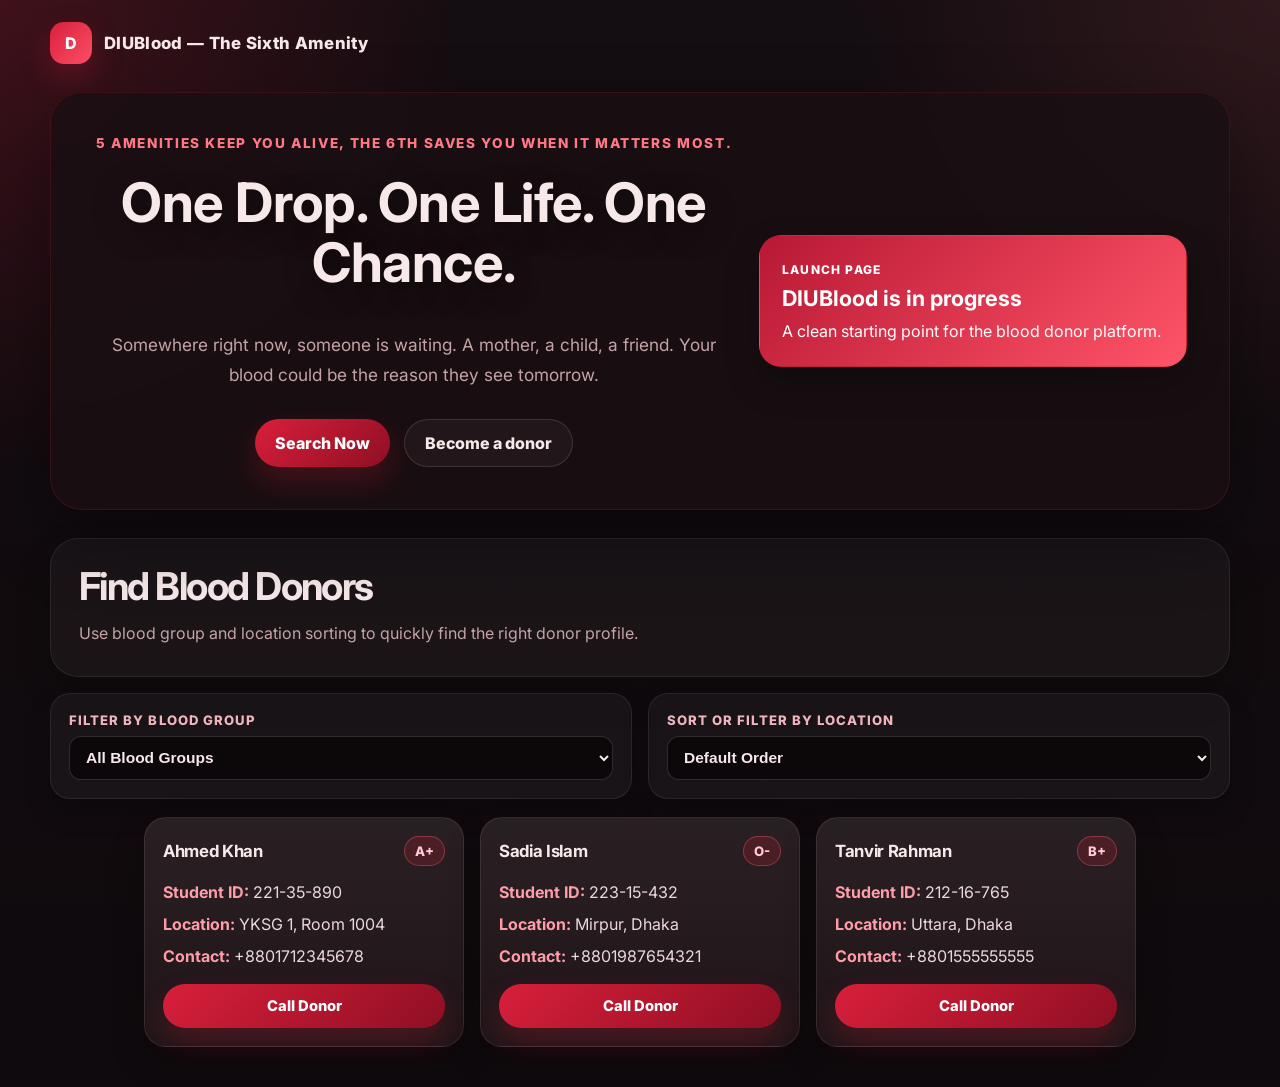
==== index.html @ 0eb6a25a "Updated files location" ====
<!DOCTYPE html>
<html lang="en">
    <head>
        <meta charset="UTF-8" />
        <meta name="viewport" content="width=device-width, initial-scale=1.0" />
        <meta
            name="description"
            content="DIUBlood helps people find nearby blood donors fast with a simple, friendly, and urgent-first landing page."
        />
        <title>DIUBlood</title>
        <link rel="preconnect" href="https://fonts.googleapis.com" />
        <link rel="preconnect" href="https://fonts.gstatic.com" crossorigin />
        <link href="https://fonts.googleapis.com/css2?family=Inter:wght@400;600;700;800&display=swap" rel="stylesheet" />
        <link rel="icon" type="image/png" href="favicon.png" />
        <link rel="stylesheet" href="style.css" />
    </head>
    <body>
        <div class="page-shell">
            <header class="topbar">
                <a class="brand" href="#home" aria-label="DIUBlood home">
                    <span class="brand-mark">D</span>
                    <span class="brand-text">DIUBlood — The Sixth Amenity</span>
                </a>
            </header>

            <main id="home">
                <section class="hero">
                    <div class="hero-copy">
                        <p class="eyebrow">5 Amenities Keep You Alive, The 6th Saves You When It Matters Most.</p>
                        <h1>One Drop. One Life. One Chance.</h1>
                        <p class="lead">Somewhere right now, someone is waiting. A mother, a child, a friend. Your blood could be the reason they see tomorrow.</p>
                        <div class="hero-actions">
                            <a class="button button-primary" href="#search">Search Now</a>
                            <a class="button button-secondary" href="https://clubs.daffodilvarsity.edu.bd/club/bdc">Become a donor</a>
                        </div>
                    </div>

                    <aside class="hero-panel" aria-label="Quick intro card">
                        <div class="panel-card panel-highlight">
                            <span class="panel-label">Launch page</span>
                            <h2>DIUBlood is in progress</h2>
                            <p>A clean starting point for the blood donor platform.</p>
                        </div>
                    </aside>
                </section>

                <!-- Search and Filter Section -->
                <section id="search" class="search-section">
                    <div class="section-heading search-heading">
                        <h2>Find Blood Donors</h2>
                        <p class="section-copy">Use blood group and location sorting to quickly find the right donor profile.</p>
                    </div>

                    <div class="search-controls">
                        <!-- Filter dropdown by Blood Group -->
                        <div class="control-group">
                            <label for="bloodFilter">Filter by Blood Group</label>
                            <select id="bloodFilter" onchange="filterAndSortDonors()">
                                <option value="All">All Blood Groups</option>
                                <option value="A+">A+</option>
                                <option value="A-">A-</option>
                                <option value="B+">B+</option>
                                <option value="B-">B-</option>
                                <option value="O+">O+</option>
                                <option value="O-">O-</option>
                                <option value="AB+">AB+</option>
                                <option value="AB-">AB-</option>
                            </select>
                        </div>

                        <!-- Sort dropdown by Location -->
                        <div class="control-group">
                            <label for="locationSort">Sort or Filter by Location</label>
                            <select id="locationSort" onchange="filterAndSortDonors()">
                                <option value="None">Default Order</option>
                                <option value="ASC">Address (A to Z)</option>
                                <option value="DESC">Address (Z to A)</option>
                                <option value="YKSG1">YKSG 1</option>
                                <option value="YKSG2">YKSG 2</option>
                                <option value="YKSG3">YKSG 3</option>
                                <option value="RASG1">RASG 1</option>
                                <option value="RASG2">RASG 2</option>
                            </select>
                        </div>
                    </div>

                    <!-- Container where the donor cards will dynamically generate from app.js -->
                    <div id="donorGrid" class="donor-grid" aria-live="polite">
                        <p class="status-message">Loading donor records...</p>
                    </div>
                </section>
            </main>
        </div>

        <!-- Link to your external JavaScript engine -->
        <script src="app.js"></script>
    </body>
</html>
---- style.css ----
* {
	box-sizing: border-box;
}

:root {
	color-scheme: light;
	--bg: #0f0a0d;
	--surface: rgba(26, 15, 19, 0.88);
	--surface-strong: #1b1014;
	--text: #f7e9ea;
	--muted: #c4a3a7;
	--primary: #d91f3b;
	--primary-dark: #8f0f23;
	--accent: #ff6b72;
	--line: rgba(217, 31, 59, 0.18);
	--shadow: 0 28px 70px rgba(0, 0, 0, 0.38);
}

html {
	scroll-behavior: smooth;
}

body {
	margin: 0;
	min-height: 100vh;
	font-family: "Inter", system-ui, -apple-system, "Segoe UI", Roboto, "Helvetica Neue", Arial, sans-serif;
	color: var(--text);
	background:
		radial-gradient(circle at top left, rgba(217, 31, 59, 0.22), transparent 28%),
		radial-gradient(circle at top right, rgba(255, 107, 114, 0.12), transparent 26%),
		linear-gradient(180deg, #140d11 0%, var(--bg) 100%);
}

body::before {
	content: "";
	position: fixed;
	inset: 0;
	pointer-events: none;
	background-image: linear-gradient(rgba(255, 255, 255, 0.03) 1px, transparent 1px),
		linear-gradient(90deg, rgba(255, 255, 255, 0.03) 1px, transparent 1px);
	background-size: 42px 42px;
	mask-image: linear-gradient(180deg, rgba(0, 0, 0, 0.3), transparent 85%);
}

a {
	color: inherit;
	text-decoration: none;
}

.page-shell {
	width: min(1180px, calc(100% - 32px));
	margin: 0 auto;
	padding: 22px 0 40px;
}

.topbar {
	display: flex;
	align-items: center;
	justify-content: space-between;
	gap: 16px;
	margin-bottom: 28px;
}

.brand {
	display: inline-flex;
	align-items: center;
	gap: 12px;
	font-weight: 800;
	letter-spacing: 0.02em;
}

.brand-mark {
	display: grid;
	place-items: center;
	width: 42px;
	height: 42px;
	border-radius: 14px;
	color: #fff;
	background: linear-gradient(135deg, var(--primary), #ff4f67);
	box-shadow: 0 14px 30px rgba(217, 31, 59, 0.28);
}

.brand-text {
	font-size: 1.05rem;
}

.topnav {
	display: flex;
	align-items: center;
	gap: 22px;
	color: #d8bcc0;
}

.topnav a {
	transition: color 160ms ease;
}

.topnav a:hover,
.topnav a:focus-visible {
	color: var(--primary);
}

.hero {
	display: grid;
	grid-template-columns: minmax(0, 1.2fr) minmax(300px, 0.8fr);
	gap: 24px;
	align-items: center;
	padding: 42px;
	border: 1px solid rgba(217, 31, 59, 0.18);
	border-radius: 32px;
	background: var(--surface);
	backdrop-filter: blur(14px);
	box-shadow: var(--shadow);
}

.eyebrow {
	margin: 0 0 14px;
	font-size: 0.85rem;
	font-weight: 800;
	letter-spacing: 0.12em;
	text-transform: uppercase;
	color: #ff7884;
}

.hero h1,
.section-heading h2,
.contact-band h2 {
	margin: 0;
	line-height: 1.02;
	letter-spacing: -0.04em;
}

.hero-copy {
	display: flex;
	flex-direction: column;
	align-items: center;
	text-align: center;
}

.hero h1 {
	/* Redesigned: slightly smaller, balanced, and readable for a long line */
	max-width: 34ch;
	font-size: clamp(2rem, 4.5vw, 3.4rem);
	line-height: 1.12;
	font-weight: 700;
	letter-spacing: -0.01em;
	margin: 0.12em 0 0.35em;
	text-shadow: 0 8px 30px rgba(0, 0, 0, 0.45);
}

.lead,
.section-copy,
.feature-card p,
.panel-card p,
.donor-card li,
.stats span {
	color: var(--muted);
}

.lead {
	max-width: 60ch;
	margin: 18px 0 0;
	font-size: 1.08rem;
	line-height: 1.7;
}

.hero-actions {
	display: flex;
	flex-wrap: wrap;
	gap: 14px;
	margin-top: 30px;
}

.button {
	display: inline-flex;
	align-items: center;
	justify-content: center;
	min-height: 48px;
	padding: 0 20px;
	border-radius: 999px;
	font-weight: 800;
	transition: transform 180ms ease, box-shadow 180ms ease, background-color 180ms ease;
}

.button:hover,
.button:focus-visible {
	transform: translateY(-1px);
}

.button-primary {
	color: #fff;
	background: linear-gradient(135deg, var(--primary), var(--primary-dark));
	box-shadow: 0 14px 30px rgba(217, 31, 59, 0.24);
}

.button-secondary {
	color: var(--text);
	background: rgba(255, 255, 255, 0.04);
	border: 1px solid rgba(255, 255, 255, 0.12);
}

.hero-points {
	display: flex;
	flex-wrap: wrap;
	gap: 12px;
	padding: 0;
	margin: 24px 0 0;
	list-style: none;
}

.hero-points li {
	padding: 10px 14px;
	border-radius: 999px;
	background: rgba(255, 255, 255, 0.04);
	border: 1px solid rgba(255, 255, 255, 0.08);
	color: #f0dede;
	font-weight: 700;
}

.hero-panel {
	display: grid;
	gap: 14px;
}

.panel-card {
	padding: 22px;
	border-radius: 22px;
	background: var(--surface-strong);
	border: 1px solid rgba(217, 31, 59, 0.12);
	box-shadow: 0 16px 34px rgba(0, 0, 0, 0.28);
}

.panel-highlight {
	color: #fff;
	background: linear-gradient(135deg, #b81834, #ff5468);
}

.panel-label,
.feature-step {
	display: inline-block;
	margin-bottom: 8px;
	font-size: 0.75rem;
	font-weight: 800;
	letter-spacing: 0.1em;
	text-transform: uppercase;
}

.panel-highlight .panel-label,
.panel-highlight p,
.panel-highlight h2 {
	color: inherit;
}

.panel-card h2,
.panel-card strong {
	display: block;
	margin: 0;
	font-size: 1.35rem;
}

.panel-card p {
	margin: 8px 0 0;
	line-height: 1.6;
}

.stats,
.content-grid,
.split-section,
.contact-band {
	margin-top: 24px;
}

.stats {
	display: grid;
	grid-template-columns: repeat(3, minmax(0, 1fr));
	gap: 16px;
}

.stats div {
	padding: 22px;
	border-radius: 22px;
	background: rgba(255, 255, 255, 0.04);
	border: 1px solid rgba(255, 255, 255, 0.08);
	box-shadow: 0 10px 26px rgba(0, 0, 0, 0.22);
}

.stats strong {
	display: block;
	margin-bottom: 8px;
	font-size: 2rem;
	color: #fff;
}

.content-grid,
.split-section {
	display: grid;
	grid-template-columns: minmax(0, 0.95fr) minmax(0, 1.05fr);
	gap: 24px;
	align-items: start;
}

.section-heading,
.donor-card,
.feature-card,
.contact-band {
	border-radius: 28px;
	border: 1px solid rgba(255, 255, 255, 0.08);
	background: rgba(255, 255, 255, 0.04);
	box-shadow: 0 16px 34px rgba(0, 0, 0, 0.24);
}

.section-heading {
	padding: 28px;
}

.section-heading h2,
.contact-band h2 {
	font-size: clamp(2rem, 4vw, 3.2rem);
}

.section-copy {
	margin: 14px 0 0;
	line-height: 1.7;
}

.feature-list {
	display: grid;
	gap: 16px;
}

.feature-card {
	padding: 24px;
}

.feature-card h3,
.donor-card h3 {
	margin: 0;
	font-size: 1.25rem;
}

.feature-card p {
	margin: 12px 0 0;
	line-height: 1.7;
}

.feature-step {
	color: #ff7a85;
}

.donor-card {
	padding: 28px;
}

.donor-card ul {
	margin: 18px 0 24px;
	padding-left: 20px;
}

.donor-card li::marker {
	color: #ff7a85;
}

.donor-card li + li {
	margin-top: 12px;
}

.contact-band {
	display: flex;
	align-items: center;
	justify-content: space-between;
	gap: 20px;
	padding: 28px;
}

.search-section {
	margin-top: 28px;
}

.search-heading h2 {
	font-size: clamp(1.6rem, 3vw, 2.4rem);
}

.search-controls {
	display: grid;
	grid-template-columns: repeat(2, minmax(0, 1fr));
	gap: 16px;
	margin-top: 16px;
}

.control-group {
	padding: 18px;
	border-radius: 20px;
	background: rgba(255, 255, 255, 0.04);
	border: 1px solid rgba(255, 255, 255, 0.08);
	box-shadow: 0 12px 26px rgba(0, 0, 0, 0.22);
}

.control-group label {
	display: block;
	margin-bottom: 8px;
	font-size: 0.82rem;
	font-weight: 800;
	letter-spacing: 0.08em;
	text-transform: uppercase;
	color: #f0b5bc;
}

.control-group select {
	width: 100%;
	min-height: 44px;
	padding: 0 12px;
	border-radius: 12px;
	border: 1px solid rgba(255, 255, 255, 0.14);
	background: rgba(12, 7, 9, 0.9);
	color: var(--text);
	font-size: 0.97rem;
	font-weight: 600;
	outline: none;
	transition: border-color 140ms ease, box-shadow 140ms ease;
}

.control-group select:focus {
	border-color: rgba(255, 107, 114, 0.75);
	box-shadow: 0 0 0 3px rgba(255, 107, 114, 0.2);
}

.donor-grid {
	display: grid;
	grid-template-columns: repeat(3, minmax(0, 320px));
	justify-content: center;
	gap: 16px;
	margin-top: 18px;
}

.status-message {
	margin: 8px 0 0;
	padding: 22px;
	text-align: center;
	border-radius: 18px;
	border: 1px dashed rgba(255, 255, 255, 0.2);
	color: #ffb3ba;
	background: rgba(255, 255, 255, 0.02);
}

.donor-record-card {
	display: flex;
	flex-direction: column;
	gap: 14px;
	width: 100%;
	max-width: 320px;
	min-height: 230px;
	padding: 18px;
	border-radius: 22px;
	border: 1px solid rgba(255, 255, 255, 0.09);
	background:
		linear-gradient(180deg, rgba(255, 255, 255, 0.08), rgba(255, 255, 255, 0.03)),
		rgba(26, 15, 19, 0.86);
	box-shadow: 0 15px 32px rgba(0, 0, 0, 0.25);
	animation: card-rise 380ms ease both;
	animation-delay: calc(var(--card-index, 0) * 32ms);
}

.donor-record-header {
	display: flex;
	align-items: center;
	justify-content: space-between;
	gap: 10px;
}

.donor-record-header h3 {
	margin: 0;
	font-size: 1.05rem;
	letter-spacing: -0.02em;
}

.blood-pill {
	display: inline-flex;
	align-items: center;
	justify-content: center;
	padding: 6px 10px;
	border-radius: 999px;
	font-size: 0.82rem;
	font-weight: 800;
	background: rgba(217, 31, 59, 0.2);
	color: #ffcad0;
	border: 1px solid rgba(255, 107, 114, 0.35);
}

.donor-record-meta {
	display: grid;
	gap: 8px;
}

.donor-record-meta p {
	margin: 0;
	line-height: 1.5;
	color: #ecd8db;
}

.donor-record-meta strong {
	color: #ff9ca7;
}

.donor-call {
	width: 100%;
	margin-top: auto;
	min-height: 44px;
	font-size: 0.92rem;
}

.donor-call-disabled {
	opacity: 0.72;
	cursor: not-allowed;
}

@keyframes card-rise {
	from {
		opacity: 0;
		transform: translateY(12px);
	}
	to {
		opacity: 1;
		transform: translateY(0);
	}
}

@media (max-width: 960px) {
	.hero,
	.content-grid,
	.split-section,
	.contact-band {
		grid-template-columns: 1fr;
	}

	.search-controls {
		grid-template-columns: 1fr;
	}

	.donor-grid {
		grid-template-columns: repeat(2, minmax(0, 320px));
	}

	.hero {
		padding: 28px;
	}

	.stats {
		grid-template-columns: 1fr;
	}
}

@media (max-width: 720px) {
	.page-shell {
		width: min(100% - 20px, 1180px);
		padding-top: 12px;
	}

	.topbar,
	.contact-band {
		flex-direction: column;
		align-items: flex-start;
	}

	.topnav {
		gap: 14px;
		flex-wrap: wrap;
	}

	.hero h1 {
		max-width: none;
	}

	.donor-grid {
		grid-template-columns: minmax(0, 320px);
	}
}
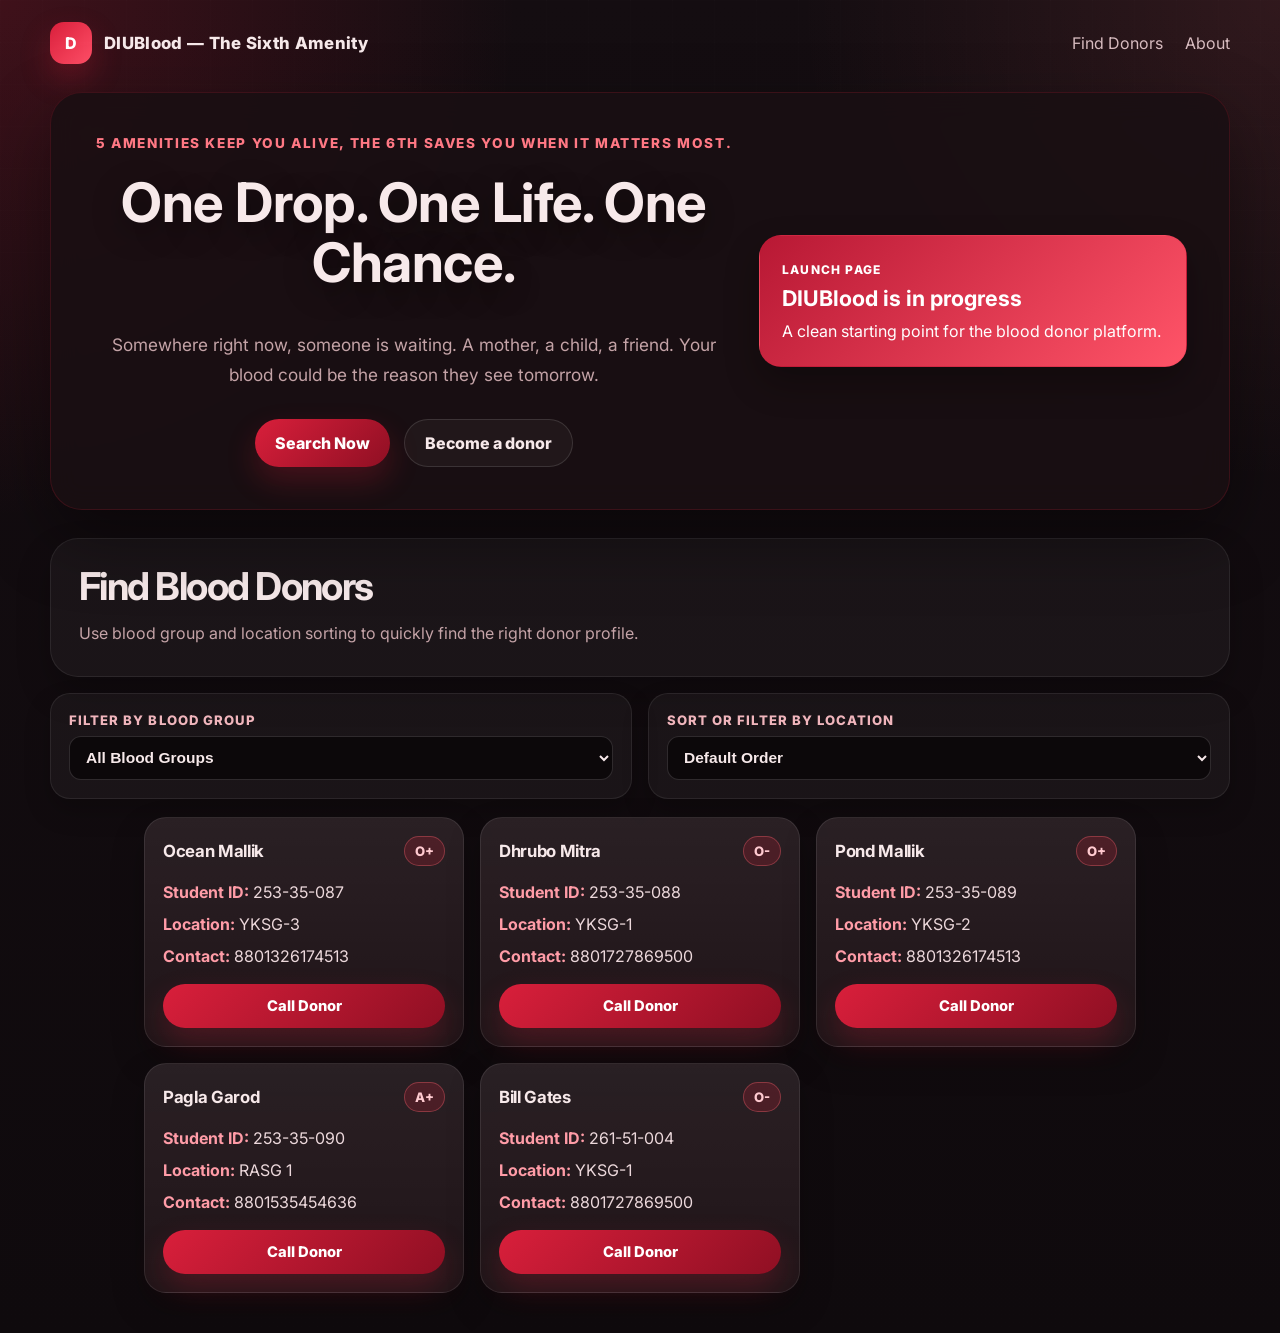
==== commit 0c86f13e: "Added About page" ====
--- a/index.html
+++ b/index.html
@@ -21,6 +21,10 @@
                     <span class="brand-mark">D</span>
                     <span class="brand-text">DIUBlood — The Sixth Amenity</span>
                 </a>
+                <nav class="topnav" aria-label="Primary navigation">
+                    <a href="#search">Find Donors</a>
+                    <a href="about.html">About</a>
+                </nav>
             </header>
 
             <main id="home">
--- a/style.css
+++ b/style.css
@@ -263,11 +263,37 @@
 	line-height: 1.6;
 }
 
+.profile-spot {
+	display: flex;
+	align-items: center;
+	gap: 14px;
+	margin-top: 4px;
+}
+
+.profile-avatar {
+	width: 62px;
+	height: 62px;
+	border-radius: 18px;
+	object-fit: cover;
+	border: 1px solid rgba(255, 255, 255, 0.16);
+	box-shadow: 0 10px 24px rgba(0, 0, 0, 0.25);
+}
+
 .stats,
 .content-grid,
 .split-section,
 .contact-band {
 	margin-top: 24px;
+}
+
+.club-band {
+	display: flex;
+	justify-content: center;
+	margin-top: 24px;
+}
+
+.club-band .donor-card {
+	width: min(760px, 100%);
 }
 
 .stats {
@@ -566,6 +592,10 @@
 		flex-wrap: wrap;
 	}
 
+	.profile-spot {
+		align-items: flex-start;
+	}
+
 	.hero h1 {
 		max-width: none;
 	}
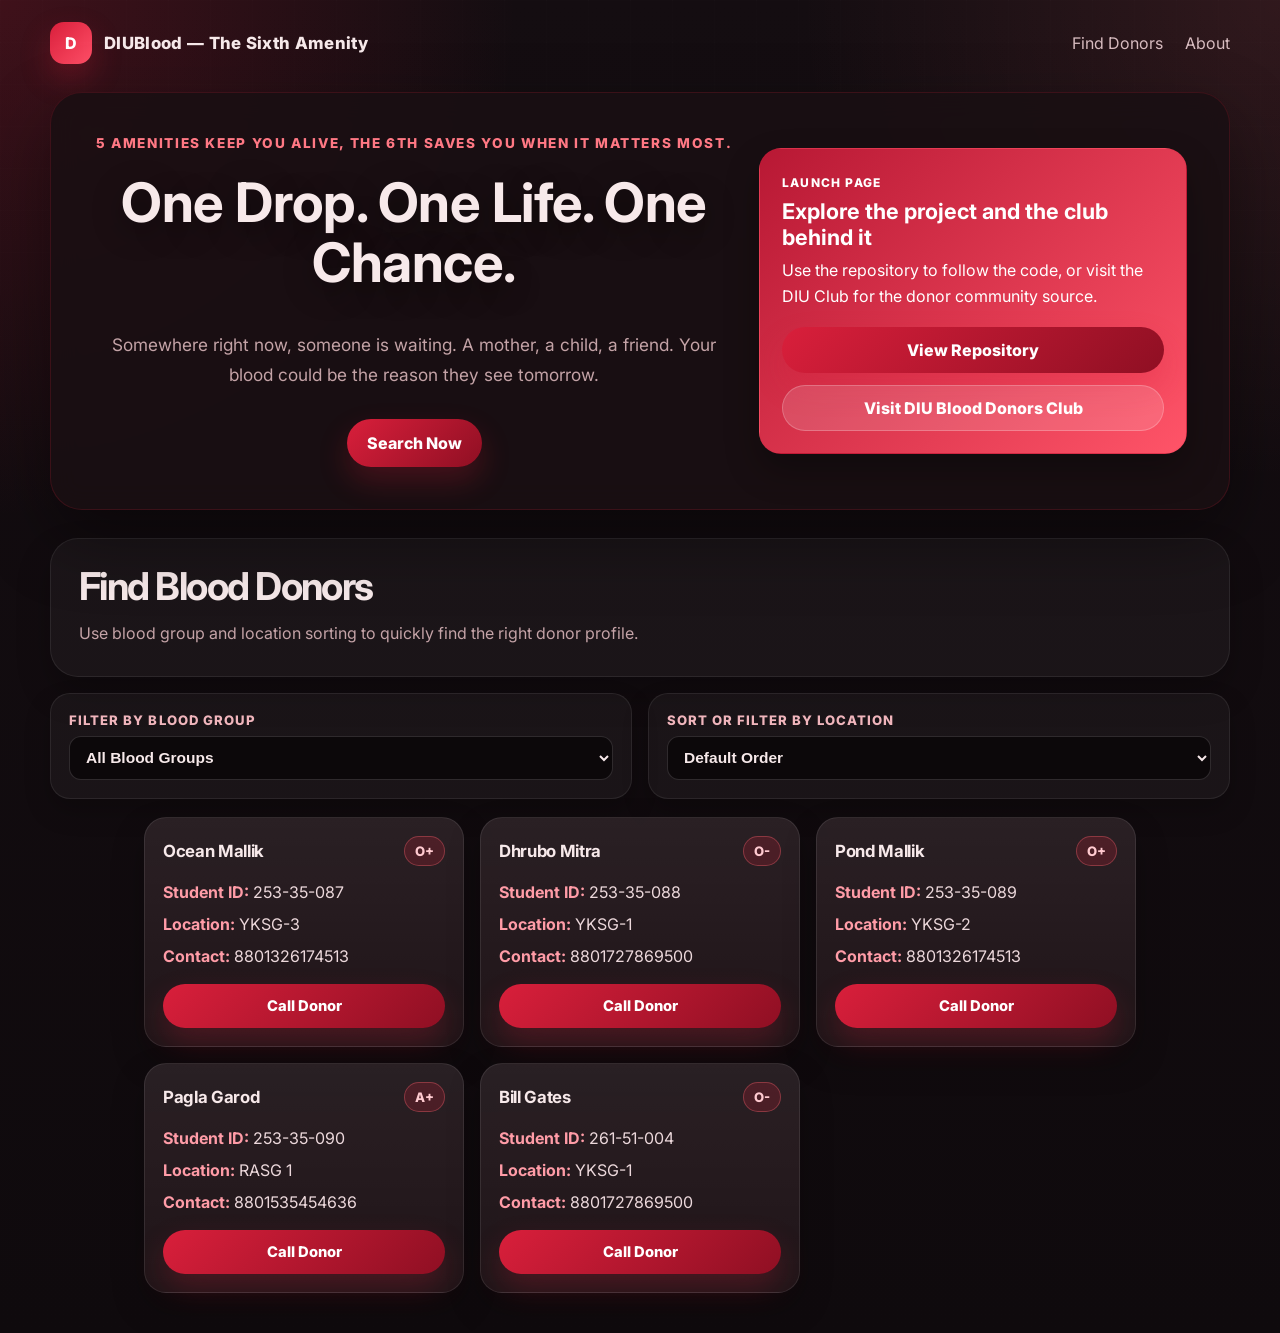
==== commit 04791ab1: "Made really goood changes" ====
--- a/index.html
+++ b/index.html
@@ -35,15 +35,18 @@
                         <p class="lead">Somewhere right now, someone is waiting. A mother, a child, a friend. Your blood could be the reason they see tomorrow.</p>
                         <div class="hero-actions">
                             <a class="button button-primary" href="#search">Search Now</a>
-                            <a class="button button-secondary" href="https://clubs.daffodilvarsity.edu.bd/club/bdc">Become a donor</a>
                         </div>
                     </div>
 
                     <aside class="hero-panel" aria-label="Quick intro card">
                         <div class="panel-card panel-highlight">
                             <span class="panel-label">Launch page</span>
-                            <h2>DIUBlood is in progress</h2>
-                            <p>A clean starting point for the blood donor platform.</p>
+                            <h2>Explore the project and the club behind it</h2>
+                            <p>Use the repository to follow the code, or visit the DIU Club for the donor community source.</p>
+                            <div class="panel-actions">
+                                <a class="button button-primary panel-button" href="https://github.com/oceanmallik/OneDropOneLife" target="_blank" rel="noreferrer">View Repository</a>
+                                <a class="button button-secondary panel-button" href="https://clubs.daffodilvarsity.edu.bd/club/bdc" target="_blank" rel="noreferrer">Visit DIU Blood Donors Club</a>
+                            </div>
                         </div>
                     </aside>
                 </section>
--- a/style.css
+++ b/style.css
@@ -197,6 +197,24 @@
 	color: var(--text);
 	background: rgba(255, 255, 255, 0.04);
 	border: 1px solid rgba(255, 255, 255, 0.12);
+}
+
+.panel-actions {
+	display: grid;
+	gap: 12px;
+	margin-top: 18px;
+}
+
+.panel-button {
+	width: 100%;
+	min-height: 46px;
+	padding-inline: 18px;
+}
+
+.panel-highlight .button-secondary {
+	background: rgba(255, 255, 255, 0.14);
+	border-color: rgba(255, 255, 255, 0.22);
+	color: #fff;
 }
 
 .hero-points {
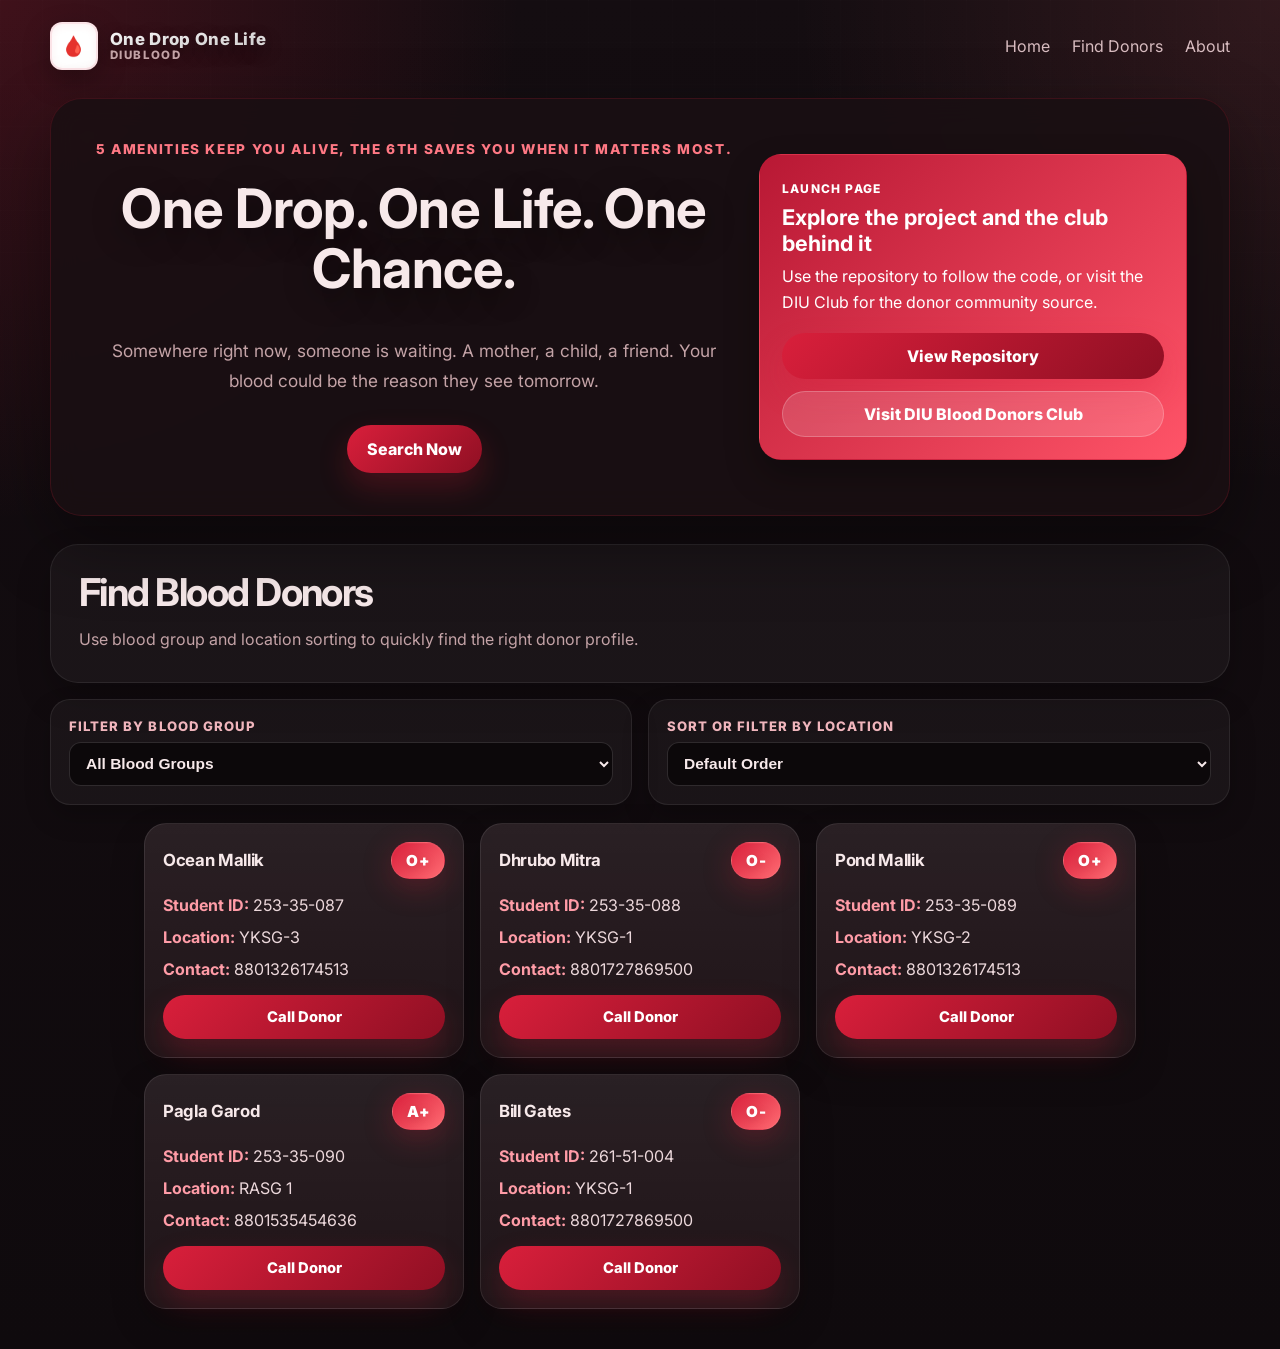
==== commit 2bc83840: "Refactor About page title and branding for consistency" ====
--- a/index.html
+++ b/index.html
@@ -7,7 +7,7 @@
             name="description"
             content="DIUBlood helps people find nearby blood donors fast with a simple, friendly, and urgent-first landing page."
         />
-        <title>DIUBlood</title>
+        <title>One Drop One Life — DIUBlood</title>
         <link rel="preconnect" href="https://fonts.googleapis.com" />
         <link rel="preconnect" href="https://fonts.gstatic.com" crossorigin />
         <link href="https://fonts.googleapis.com/css2?family=Inter:wght@400;600;700;800&display=swap" rel="stylesheet" />
@@ -17,11 +17,15 @@
     <body>
         <div class="page-shell">
             <header class="topbar">
-                <a class="brand" href="#home" aria-label="DIUBlood home">
-                    <span class="brand-mark">D</span>
-                    <span class="brand-text">DIUBlood — The Sixth Amenity</span>
+                <a class="brand" href="#home" aria-label="One Drop One Life home">
+                    <span class="brand-mark" aria-hidden="true">🩸</span>
+                    <div class="brand-text">
+                        <span class="brand-main">One Drop One Life</span>
+                        <span class="brand-sub">DIUBlood</span>
+                    </div>
                 </a>
                 <nav class="topnav" aria-label="Primary navigation">
+                    <a href="/">Home</a>
                     <a href="#search">Find Donors</a>
                     <a href="about.html">About</a>
                 </nav>
--- a/style.css
+++ b/style.css
@@ -72,16 +72,38 @@
 .brand-mark {
 	display: grid;
 	place-items: center;
-	width: 42px;
-	height: 42px;
-	border-radius: 14px;
-	color: #fff;
-	background: linear-gradient(135deg, var(--primary), #ff4f67);
-	box-shadow: 0 14px 30px rgba(217, 31, 59, 0.28);
+	width: 48px;
+	height: 48px;
+	border-radius: 12px;
+	font-size: 1.25rem;
+	color: var(--primary-dark);
+	background: #ffffff;
+	border: 2px solid rgba(217, 31, 59, 0.12);
+	box-shadow: 0 10px 28px rgba(0, 0, 0, 0.28), 0 2px 8px rgba(217, 31, 59, 0.06) inset;
 }
 
 .brand-text {
+	display: flex;
+	flex-direction: column;
+	line-height: 1;
+}
+
+.brand-main {
 	font-size: 1.05rem;
+	font-weight: 800;
+	background: linear-gradient(90deg, #fff, rgba(255,255,255,0.9));
+	-webkit-background-clip: text;
+	background-clip: text;
+	color: transparent;
+	text-shadow: 0 6px 18px rgba(0,0,0,0.45);
+}
+
+.brand-sub {
+	font-size: 0.72rem;
+	color: var(--muted);
+	letter-spacing: 0.12em;
+	text-transform: uppercase;
+	margin-top: 2px;
 }
 
 .topnav {
@@ -521,13 +543,23 @@
 	display: inline-flex;
 	align-items: center;
 	justify-content: center;
-	padding: 6px 10px;
+	padding: 8px 14px;
 	border-radius: 999px;
-	font-size: 0.82rem;
-	font-weight: 800;
-	background: rgba(217, 31, 59, 0.2);
-	color: #ffcad0;
-	border: 1px solid rgba(255, 107, 114, 0.35);
+	font-size: 0.95rem;
+	font-weight: 900;
+	background: linear-gradient(135deg, var(--primary), var(--accent));
+	color: #fff;
+	border: 1px solid rgba(255, 255, 255, 0.06);
+	box-shadow: 0 8px 30px rgba(217, 31, 59, 0.28), inset 0 1px 0 rgba(255,255,255,0.04);
+	letter-spacing: 0.02em;
+	text-shadow: 0 2px 8px rgba(139, 15, 28, 0.28);
+	transition: transform 180ms ease, box-shadow 180ms ease, background-color 180ms ease;
+}
+
+.blood-pill:hover,
+.blood-pill:focus {
+	transform: translateY(-2px) scale(1.02);
+	box-shadow: 0 14px 40px rgba(217, 31, 59, 0.36), inset 0 1px 0 rgba(255,255,255,0.06);
 }
 
 .donor-record-meta {
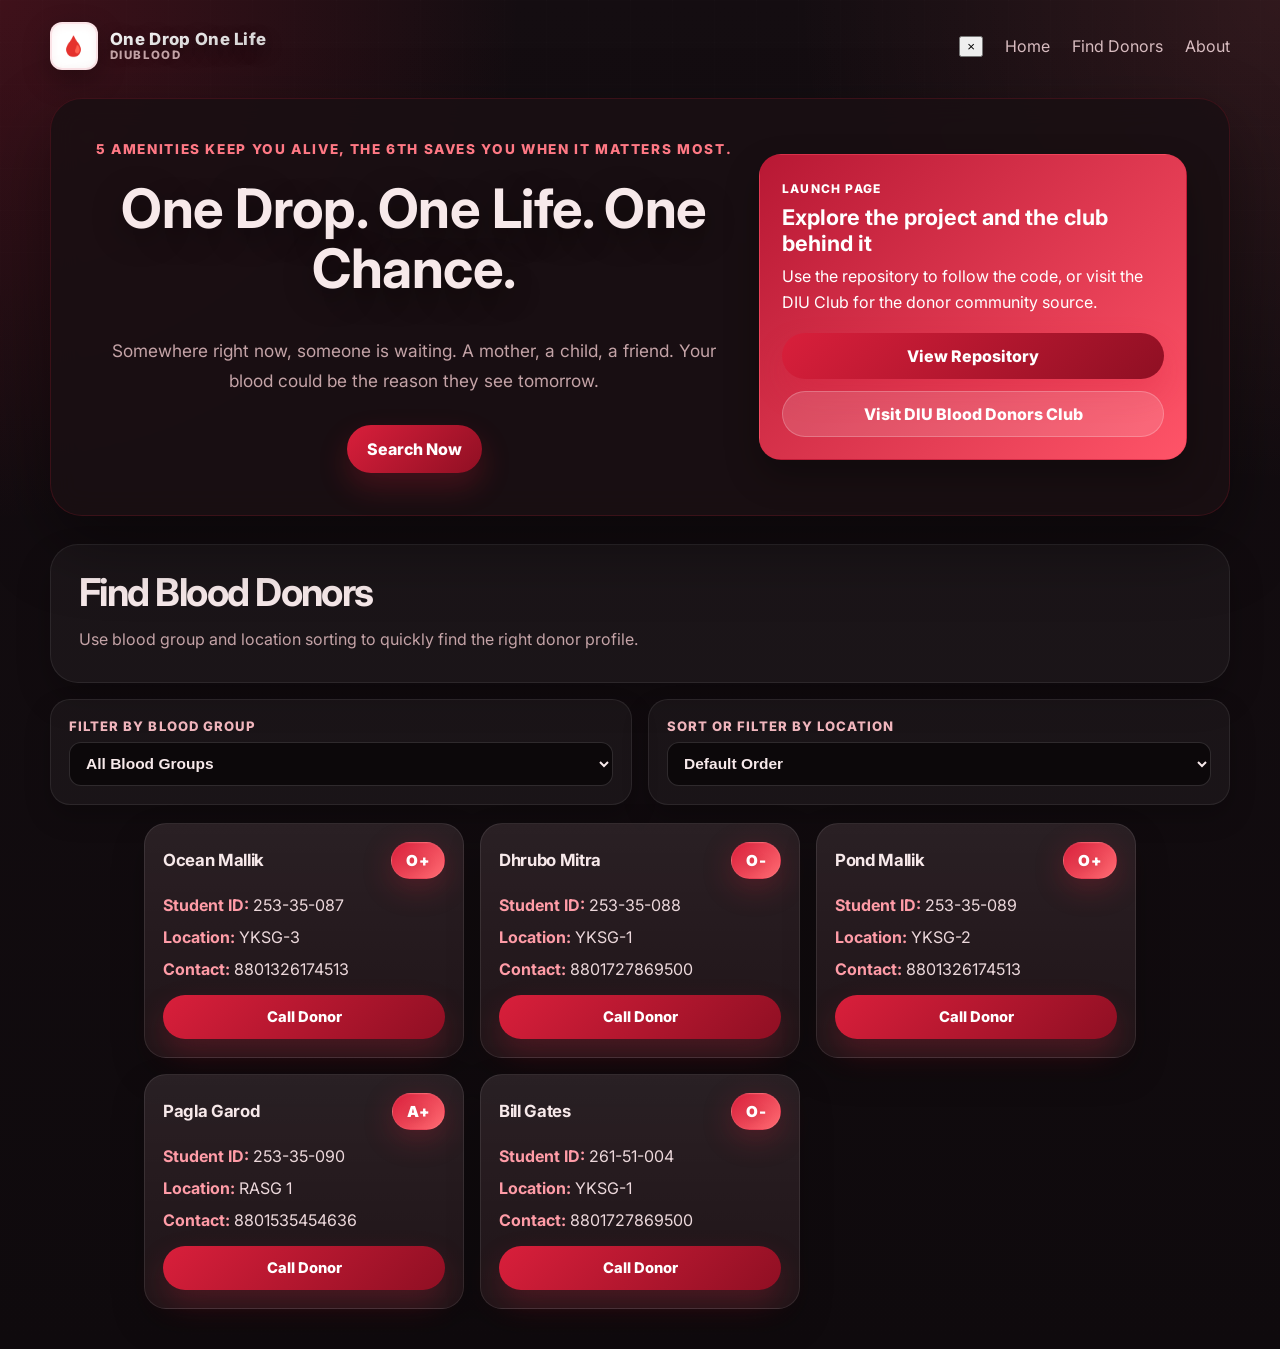
==== commit eaa11de0: "Added mobile view menu" ====
--- a/index.html
+++ b/index.html
@@ -24,12 +24,21 @@
                         <span class="brand-sub">DIUBlood</span>
                     </div>
                 </a>
-                <nav class="topnav" aria-label="Primary navigation">
+                <button class="menu-toggle" aria-expanded="false" aria-controls="primary-navigation" aria-label="Open menu">
+                    <span class="hamburger" aria-hidden="true">
+                        <span></span>
+                        <span></span>
+                        <span></span>
+                    </span>
+                </button>
+                <nav id="primary-navigation" class="topnav" aria-label="Primary navigation">
+                    <button class="drawer-close" aria-label="Close menu">×</button>
                     <a href="/">Home</a>
                     <a href="#search">Find Donors</a>
                     <a href="about.html">About</a>
                 </nav>
             </header>
+            <div id="nav-overlay" class="nav-overlay" aria-hidden="true"></div>
 
             <main id="home">
                 <section class="hero">
--- a/style.css
+++ b/style.css
@@ -111,6 +111,32 @@
 	align-items: center;
 	gap: 22px;
 	color: #d8bcc0;
+}
+
+/* Menu toggle (hamburger) */
+.menu-toggle {
+	display: none;
+	background: transparent;
+	border: none;
+	padding: 6px;
+	margin-left: 8px;
+	cursor: pointer;
+	align-items: center;
+	justify-content: center;
+}
+
+.hamburger {
+	display: inline-block;
+	width: 28px;
+	height: 20px;
+}
+.hamburger span {
+	display: block;
+	height: 2px;
+	background: var(--text);
+	border-radius: 2px;
+	margin: 4px 0;
+	transition: transform 200ms ease, opacity 200ms ease;
 }
 
 .topnav a {
@@ -631,15 +657,87 @@
 		padding-top: 12px;
 	}
 
-	.topbar,
+	/* Keep header on a single row: brand + hamburger on the first line */
+	.topbar {
+		flex-direction: row;
+		align-items: center;
+	}
+
+	/* Stack contact band vertically */
 	.contact-band {
 		flex-direction: column;
 		align-items: flex-start;
 	}
 
+	.menu-toggle { display: inline-flex; }
+
+	/* Off-canvas right-side nav for small screens */
 	.topnav {
-		gap: 14px;
-		flex-wrap: wrap;
+		position: fixed;
+		top: 0;
+		right: 0;
+		height: 100vh;
+		width: min(86vw, 340px);
+		max-width: 340px;
+		background: linear-gradient(180deg, rgba(26,15,19,0.98), rgba(20,12,14,0.98));
+		backdrop-filter: blur(8px);
+		box-shadow: -20px 0 40px rgba(0,0,0,0.6);
+		padding: 72px 18px 18px;
+		display: flex;
+		flex-direction: column;
+		gap: 16px;
+		transform: translateX(100%);
+		transition: transform 260ms cubic-bezier(.2,.9,.2,1);
+		z-index: 1200;
+		align-items: flex-start;
+	}
+
+	.drawer-close {
+		position: absolute;
+		top: 14px;
+		right: 12px;
+		background: transparent;
+		border: none;
+		color: var(--text);
+		font-size: 26px;
+		line-height: 1;
+		padding: 6px 8px;
+		border-radius: 8px;
+		cursor: pointer;
+		z-index: 1250;
+	}
+
+	.drawer-close:focus {
+		outline: 3px solid rgba(217,31,59,0.22);
+		outline-offset: 2px;
+	}
+
+	.topnav a {
+		padding: 12px 6px;
+		width: 100%;
+		display: inline-block;
+		font-weight: 700;
+		color: var(--text);
+	}
+
+	.topnav.open {
+		transform: translateX(0);
+	}
+
+	/* Overlay behind the nav */
+	.nav-overlay {
+		display: none;
+		position: fixed;
+		inset: 0;
+		background: rgba(0,0,0,0.36);
+		opacity: 0;
+		transition: opacity 200ms ease;
+		z-index: 1100;
+	}
+
+	body.nav-open .nav-overlay {
+		display: block;
+		opacity: 1;
 	}
 
 	.profile-spot {
@@ -654,3 +752,63 @@
 		grid-template-columns: minmax(0, 320px);
 	}
 }
+
+/* Mobile-only performance & visual simplifications */
+@media (max-width: 600px) {
+	/* Remove subtle grid overlay to reduce repaints */
+	body::before {
+		display: none;
+	}
+
+	/* Reduce heavy blur/shadow effects that cause jank on low-power devices */
+	.hero,
+	.panel-card,
+	.section-heading,
+	.contact-band,
+	.donor-record-card {
+		backdrop-filter: none !important;
+		-webkit-backdrop-filter: none !important;
+		box-shadow: none !important;
+		border-radius: 14px;
+		background: rgba(26, 15, 19, 0.92);
+		border: 1px solid rgba(255,255,255,0.04);
+	}
+
+	/* Disable entrance animations on list items to prevent frame drops */
+	.donor-record-card {
+		animation: none !important;
+		transform: none !important;
+	}
+
+	/* Soften interactive transforms to avoid expensive compositing */
+	.button:hover,
+	.blood-pill:hover {
+		transform: none !important;
+		box-shadow: none !important;
+	}
+
+	/* Slightly smaller touch targets for mobile layout while keeping accessibility */
+	.brand-mark { width: 44px; height: 44px; }
+	.button { min-height: 44px; }
+
+	/* Reduce heavy radial/linear gradients on hero to a simpler fill */
+	.hero {
+		padding: 18px;
+		background: rgba(24, 12, 14, 0.88);
+	}
+
+	/* Reduce card paddings to better fit narrow viewports */
+	.panel-card, .section-heading, .control-group, .donor-card {
+		padding: 14px;
+	}
+
+	/* Avoid large text reflows by capping hero heading size a bit more */
+	.hero h1 {
+		font-size: clamp(1.6rem, 6vw, 2.6rem);
+	}
+}
+
+/* When nav is open, prevent body scroll on small screens */
+body.nav-open {
+	overflow: hidden;
+}
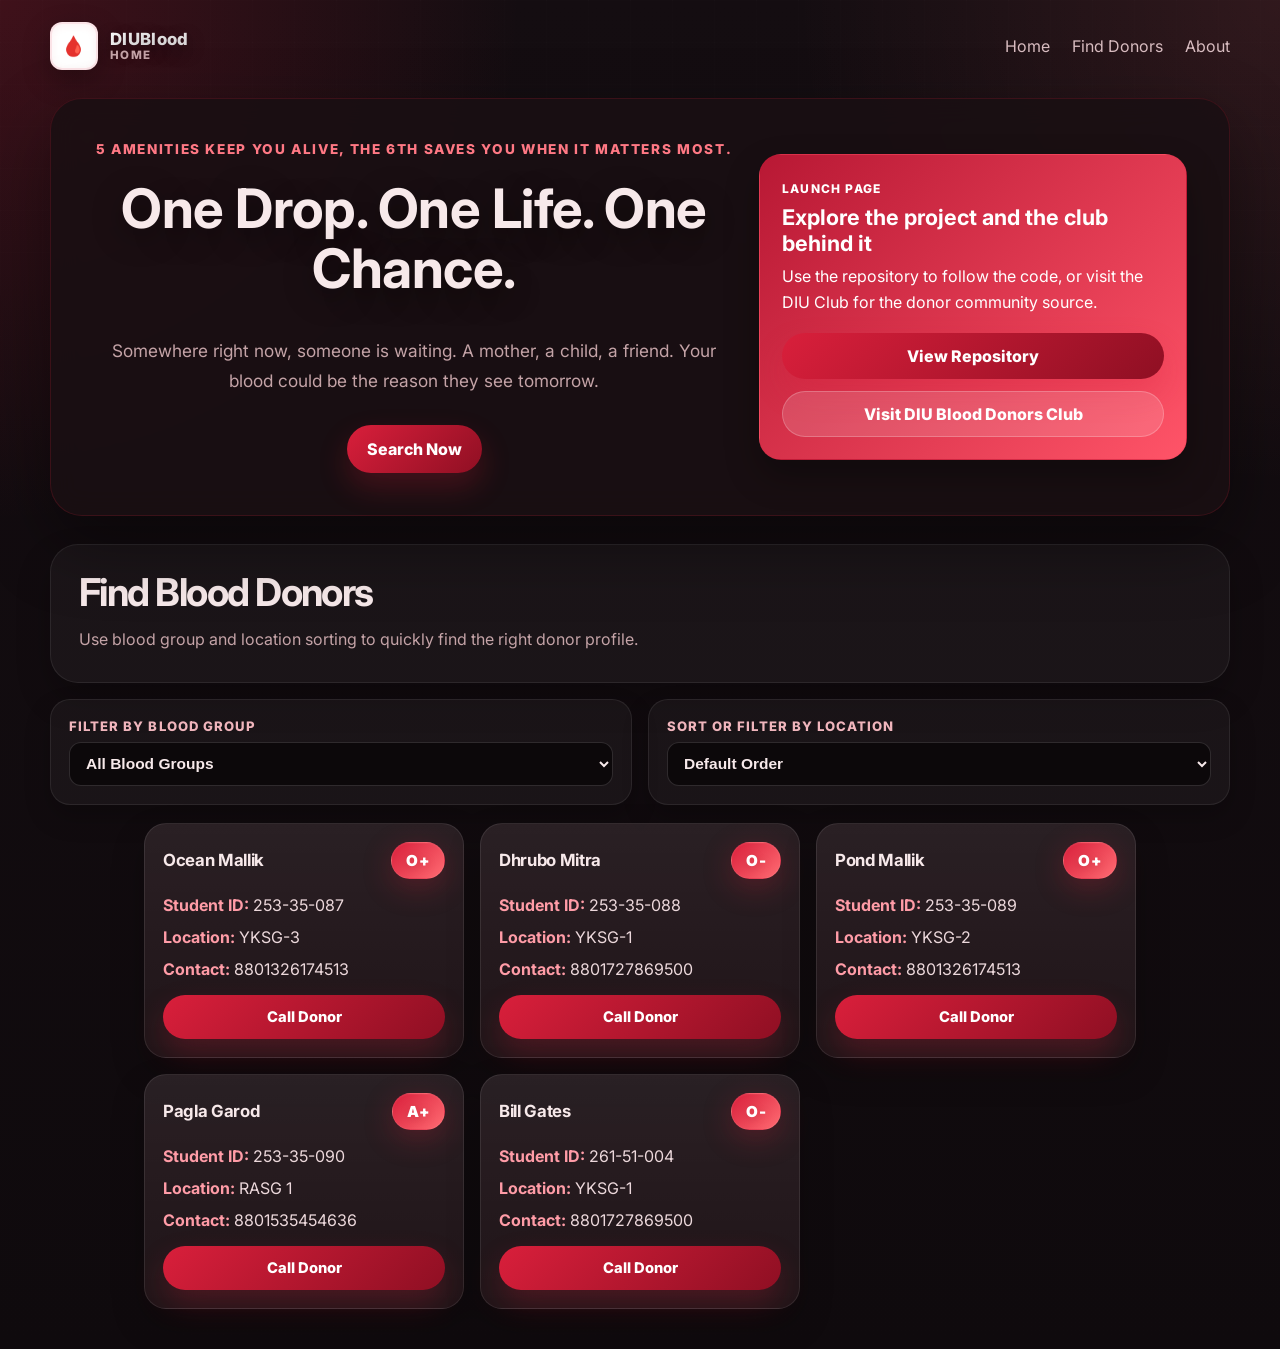
==== commit b4a632b5: "Updated some headers" ====
--- a/index.html
+++ b/index.html
@@ -7,7 +7,7 @@
             name="description"
             content="DIUBlood helps people find nearby blood donors fast with a simple, friendly, and urgent-first landing page."
         />
-        <title>One Drop One Life — DIUBlood</title>
+        <title>DIUBlood — One Drop One Life</title>
         <link rel="preconnect" href="https://fonts.googleapis.com" />
         <link rel="preconnect" href="https://fonts.gstatic.com" crossorigin />
         <link href="https://fonts.googleapis.com/css2?family=Inter:wght@400;600;700;800&display=swap" rel="stylesheet" />
@@ -20,8 +20,8 @@
                 <a class="brand" href="#home" aria-label="One Drop One Life home">
                     <span class="brand-mark" aria-hidden="true">🩸</span>
                     <div class="brand-text">
-                        <span class="brand-main">One Drop One Life</span>
-                        <span class="brand-sub">DIUBlood</span>
+                        <span class="brand-main">DIUBlood</span>
+                        <span class="brand-sub">Home</span>
                     </div>
                 </a>
                 <button class="menu-toggle" aria-expanded="false" aria-controls="primary-navigation" aria-label="Open menu">
--- a/style.css
+++ b/style.css
@@ -111,6 +111,10 @@
 	align-items: center;
 	gap: 22px;
 	color: #d8bcc0;
+}
+
+.drawer-close {
+	display: none;
 }
 
 /* Menu toggle (hamburger) */
@@ -693,6 +697,7 @@
 	}
 
 	.drawer-close {
+		display: inline-flex;
 		position: absolute;
 		top: 14px;
 		right: 12px;
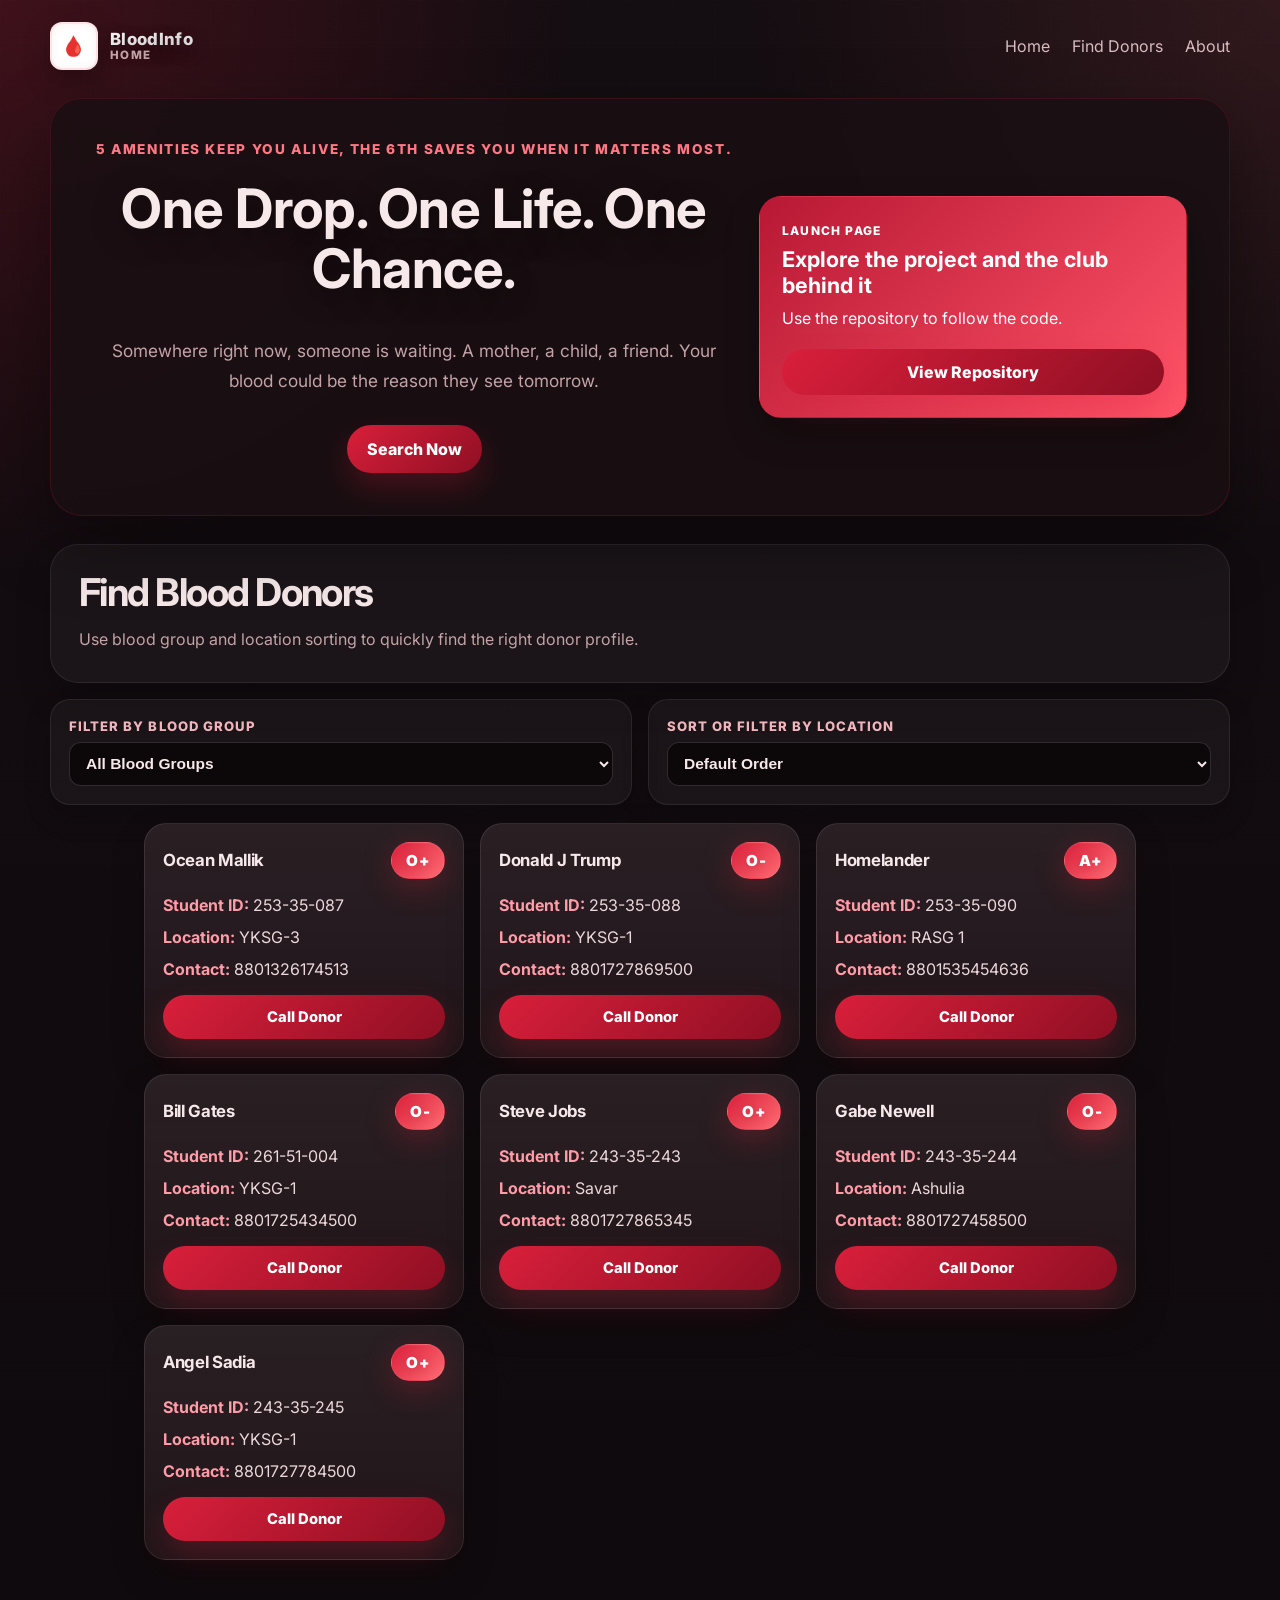
==== commit 6bb1b1a9: "Updated name" ====
--- a/index.html
+++ b/index.html
@@ -5,9 +5,9 @@
         <meta name="viewport" content="width=device-width, initial-scale=1.0" />
         <meta
             name="description"
-            content="DIUBlood helps people find nearby blood donors fast with a simple, friendly, and urgent-first landing page."
+            content="BloodInfo helps people find nearby blood donors fast with a simple, friendly, and urgent-first landing page."
         />
-        <title>DIUBlood — One Drop One Life</title>
+        <title>BloodInfo — One Drop One Life</title>
         <link rel="preconnect" href="https://fonts.googleapis.com" />
         <link rel="preconnect" href="https://fonts.gstatic.com" crossorigin />
         <link href="https://fonts.googleapis.com/css2?family=Inter:wght@400;600;700;800&display=swap" rel="stylesheet" />
@@ -20,7 +20,7 @@
                 <a class="brand" href="#home" aria-label="One Drop One Life home">
                     <span class="brand-mark" aria-hidden="true">🩸</span>
                     <div class="brand-text">
-                        <span class="brand-main">DIUBlood</span>
+                        <span class="brand-main">BloodInfo</span>
                         <span class="brand-sub">Home</span>
                     </div>
                 </a>
@@ -55,11 +55,9 @@
                         <div class="panel-card panel-highlight">
                             <span class="panel-label">Launch page</span>
                             <h2>Explore the project and the club behind it</h2>
-                            <p>Use the repository to follow the code, or visit the DIU Club for the donor community source.</p>
+                            <p>Use the repository to follow the code.</p>
                             <div class="panel-actions">
                                 <a class="button button-primary panel-button" href="https://github.com/oceanmallik/OneDropOneLife" target="_blank" rel="noreferrer">View Repository</a>
-                                <a class="button button-secondary panel-button" href="https://clubs.daffodilvarsity.edu.bd/club/bdc" target="_blank" rel="noreferrer">Visit DIU Blood Donors Club</a>
-                            </div>
                         </div>
                     </aside>
                 </section>
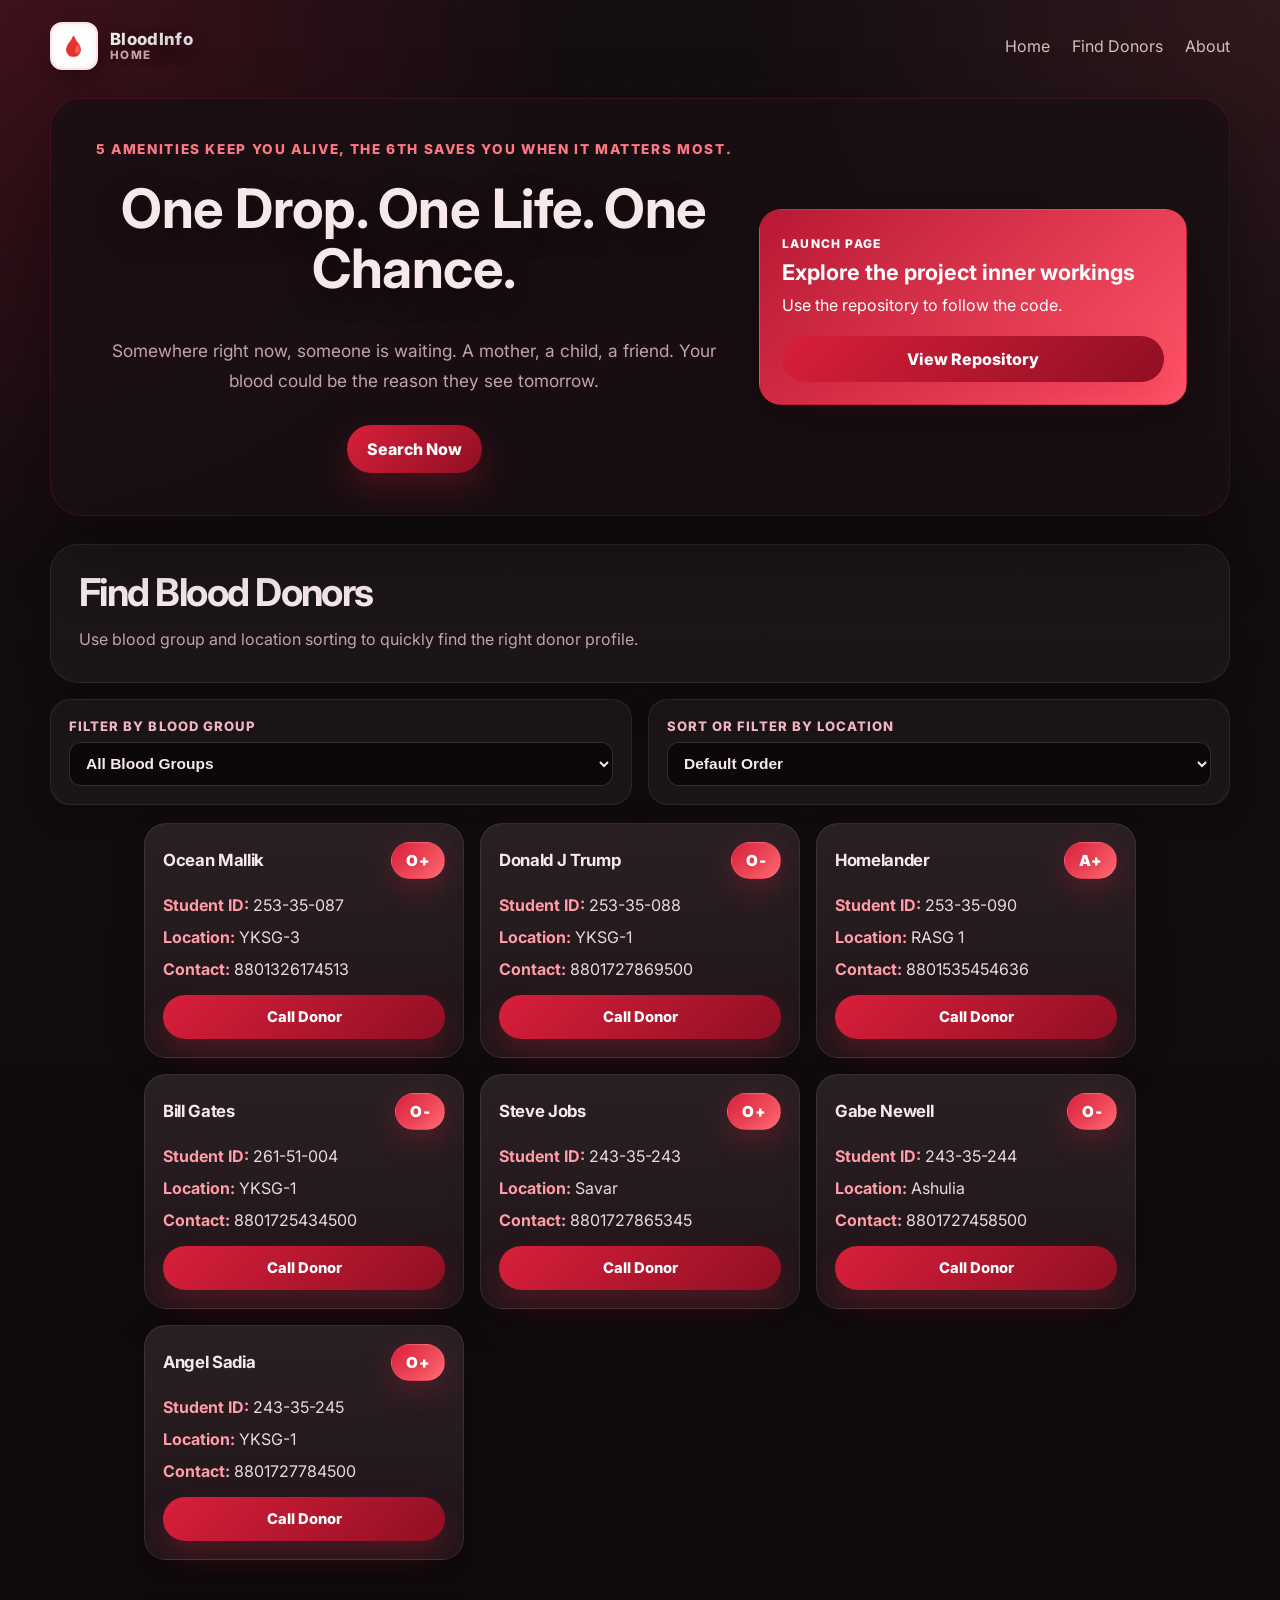
==== commit b8b80738: "Updated typo's" ====
--- a/index.html
+++ b/index.html
@@ -54,10 +54,11 @@
                     <aside class="hero-panel" aria-label="Quick intro card">
                         <div class="panel-card panel-highlight">
                             <span class="panel-label">Launch page</span>
-                            <h2>Explore the project and the club behind it</h2>
+                            <h2>Explore the project inner workings</h2>
                             <p>Use the repository to follow the code.</p>
                             <div class="panel-actions">
                                 <a class="button button-primary panel-button" href="https://github.com/oceanmallik/OneDropOneLife" target="_blank" rel="noreferrer">View Repository</a>
+                            </div>
                         </div>
                     </aside>
                 </section>
